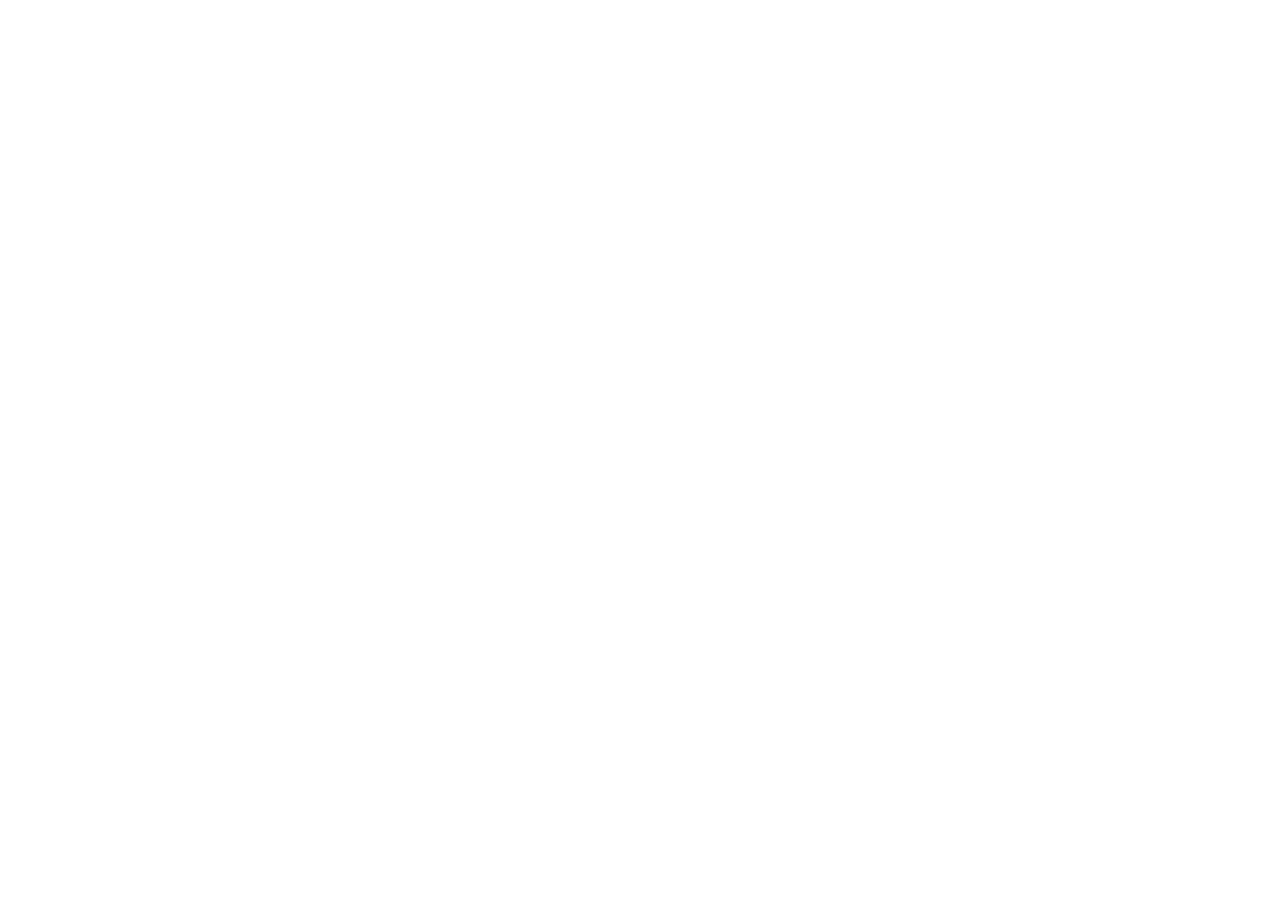
==== index.html @ d1df3497 "Initial Commit" ====
<!DOCTYPE html>
<html lang="en">
<head>
    <meta charset="UTF-8">
    <meta name="viewport" content="width=device-width, initial-scale=1.0">
    <title>Netflix</title>
    <link rel="stylesheet" href="style.css">
</head>
<body>
    <!-- Navbar -->
    
    <!-- Main Header -->
    <!-- Main Section -->
    <!-- Footer -->
</body>
</html>
---- style.css ----
*{
    margin: 0;
    padding: 0;
    /*  */
    box-sizing: border-box;
}
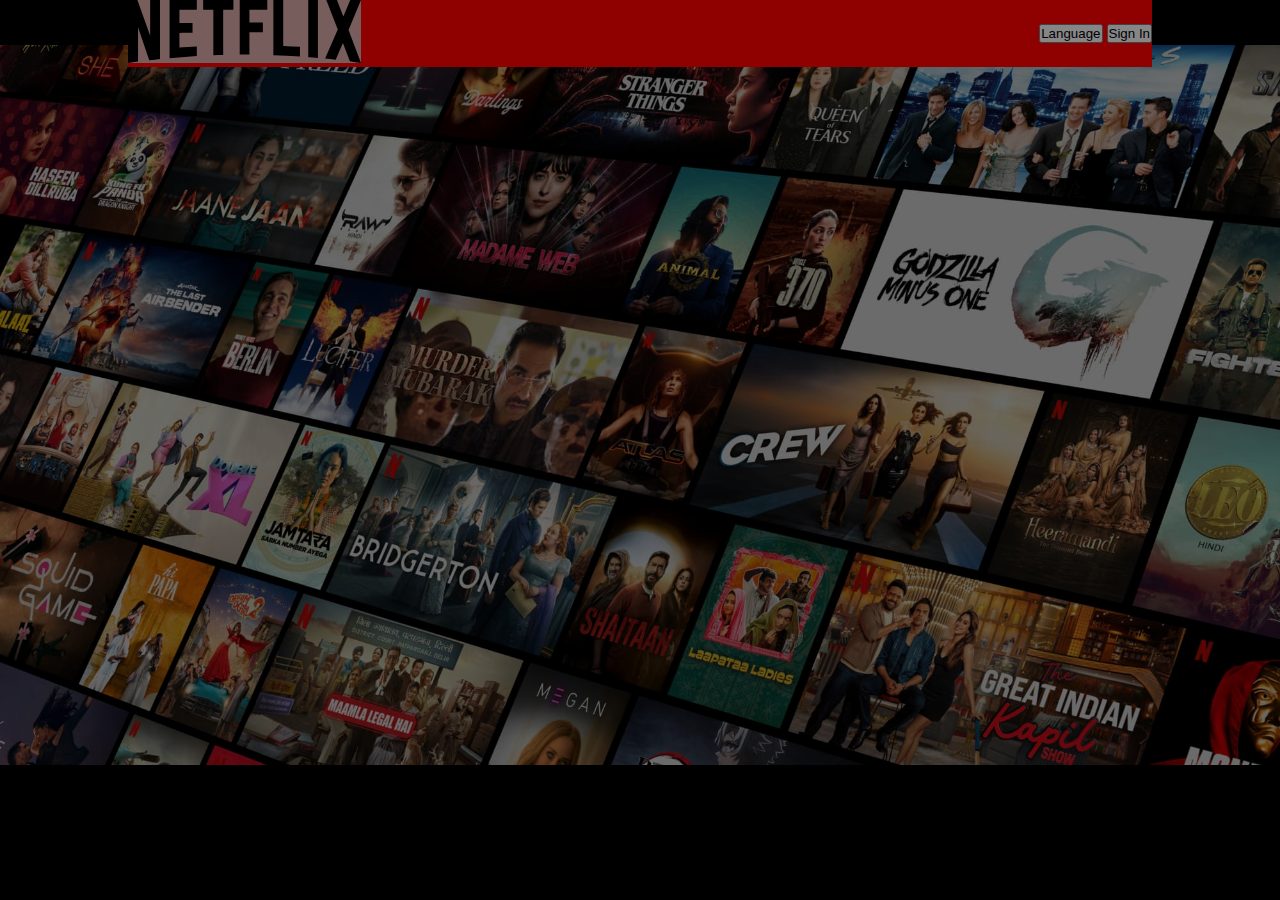
==== commit c38c4120: "Completed the main header" ====
--- a/index.html
+++ b/index.html
@@ -1,16 +1,34 @@
 <!DOCTYPE html>
 <html lang="en">
+
 <head>
     <meta charset="UTF-8">
     <meta name="viewport" content="width=device-width, initial-scale=1.0">
     <title>Netflix</title>
     <link rel="stylesheet" href="style.css">
 </head>
+
 <body>
+    <div class="main-bg-image" id="main">
+        <nav class="navbar">
+            <!-- span :: an inline tag whereas div is a blockline tag meaning it will not take full line but rather only space required will be taken -->
+            <span class="logo"><img src="Assets/Images/logo.svg" alt="Loading" class="logo-image"></span>
+            <div class="nav-btn">
+                <button class="btn1">Language</button>
+                <button class="btn2">Sign In</button>
+            </div>
+        </nav>
+        <div class="bg-opacity-box">
+
+        </div>
+    </div>
+
+
     <!-- Navbar -->
-    
+
     <!-- Main Header -->
     <!-- Main Section -->
     <!-- Footer -->
 </body>
+
 </html>--- a/style.css
+++ b/style.css
@@ -1,6 +1,100 @@
-*{
+* {
     margin: 0;
     padding: 0;
-    /*  */
+    /* it implies total height == content + padding + border */
     box-sizing: border-box;
-}+}
+
+body{
+    background-color: black;
+}
+
+/* MARGIN COLLAPSE : When two margins come to a fight the one with maximum value wins the battle */
+
+
+/* SIZES */
+
+/* margin : auto :: gives margin from left-right i.e centers it (but only for block level elements arthath for dabba elements) */
+
+/* [vh,vw] more commonly to use for height and width becasue ye user ke system ke acc. cheeze set krti h */
+
+/* [em] sets the font-size==value set*inherited value from default i.e font-size==2em  */
+
+/* [rem] sets font-size==value*root inherited value i.e font-size==2rem
+Root :: this is the value inherited set by us */
+
+/* v-min (vw,vh) (mobile:width , desktop:height) */
+
+/* v-max (vh,vw) (mobile:height , desktop:width) */
+
+
+/* This box holds bg */
+.main-bg-image {
+    /* url() :: Includes external resources like images, fonts, or stylesheets within your CSS styles.*/
+    background-image: url(Assets/Images/bg.jpg);
+    background-size: cover;
+    background-size: max(1200px,100vw);
+    background-position: center center;
+    /* image ke scale hone pe repeat na ho mane jo kam bada krne pe glitch aara tha usse bachayegi ye  */
+    background-repeat: no-repeat;
+    height: 90vh;
+    /* element to take up the full width of the viewport, regardless of the size of its container. This is useful for creating full-screen layouts. */
+    width: 100vw;
+    /* relative : wrt it's actual(static) position we can shift the element however we suppose so */
+    /* ab yaha ye default pos. ke acc set h */
+    position: relative;
+}
+
+
+/* POSITION */
+
+/*relative mien we move relative to static position (shuru mien default jo li thi usne) */
+
+/* absolute mien hum nearest(just upar ki class) positioned(jis class,id ko position vali prop. di huoi ho) uske relative move krte h */
+
+/* position:fixed :: element ki jagah vahi rehti h and any movement(scroll) has no impact whatsoever hume ye humesha vahi dikhegi */
+
+/* position:sticky :: element ki jagah vahi rehti h and any movement(scroll) has no impact whatsoever hume ye humesha vahi dikhegi,they also need to be defined (defined with relative)*/
+
+/* fixed VS sticky :: scroll ke vabhjot bhi it stays there but sticky mien ek certain pt pe hi it sticks  */
+
+/* transform , filter , perspective prop. can also make an element appear as positioned and in this case again posiion would set relative to nearest positioned(transform,filter,perspective,position all contribute) ancestor */
+
+/*by default position is static */
+/* meaning top bottom z-index all can't be used in here */
+
+/* a concept of Z-index arises that shifts to move image along z axis i.e behind or front(aage-piche) 
+AND to use it some kind of other prop. of position needs to be used just to remove static */
+
+
+/* to set black opacity over it we need to put a box over it and set it's visibility accordingly */
+.bg-opacity-box {
+    height: 90vh;
+    background-color: black;
+    
+    opacity: 0.44;
+    /* element to fill the width of its parent element (or containing block) and be responsive to changes in that parent's size. */
+    width: 100%;
+    /* nearest positioned(div,main,body,html) ancestor ke relative lag jana */
+    /* we use absolute here because obvio. we want our opacity box to work wrt bg and not the other way around */
+    /* aur yaha ye apne bg box ke relative set h */
+    position: absolute;
+    top: 0;
+}
+
+/* NAVBAR */
+.navbar{
+    display: flex;
+    align-items: center;
+    justify-content: space-between;
+    background-color: red;
+    margin: auto;
+    width: 80vw;
+}
+.logo-image {
+    height: 7vh;
+    background-color: rgb(215, 166, 166);
+}
+
+
+/* FLEXBOX */
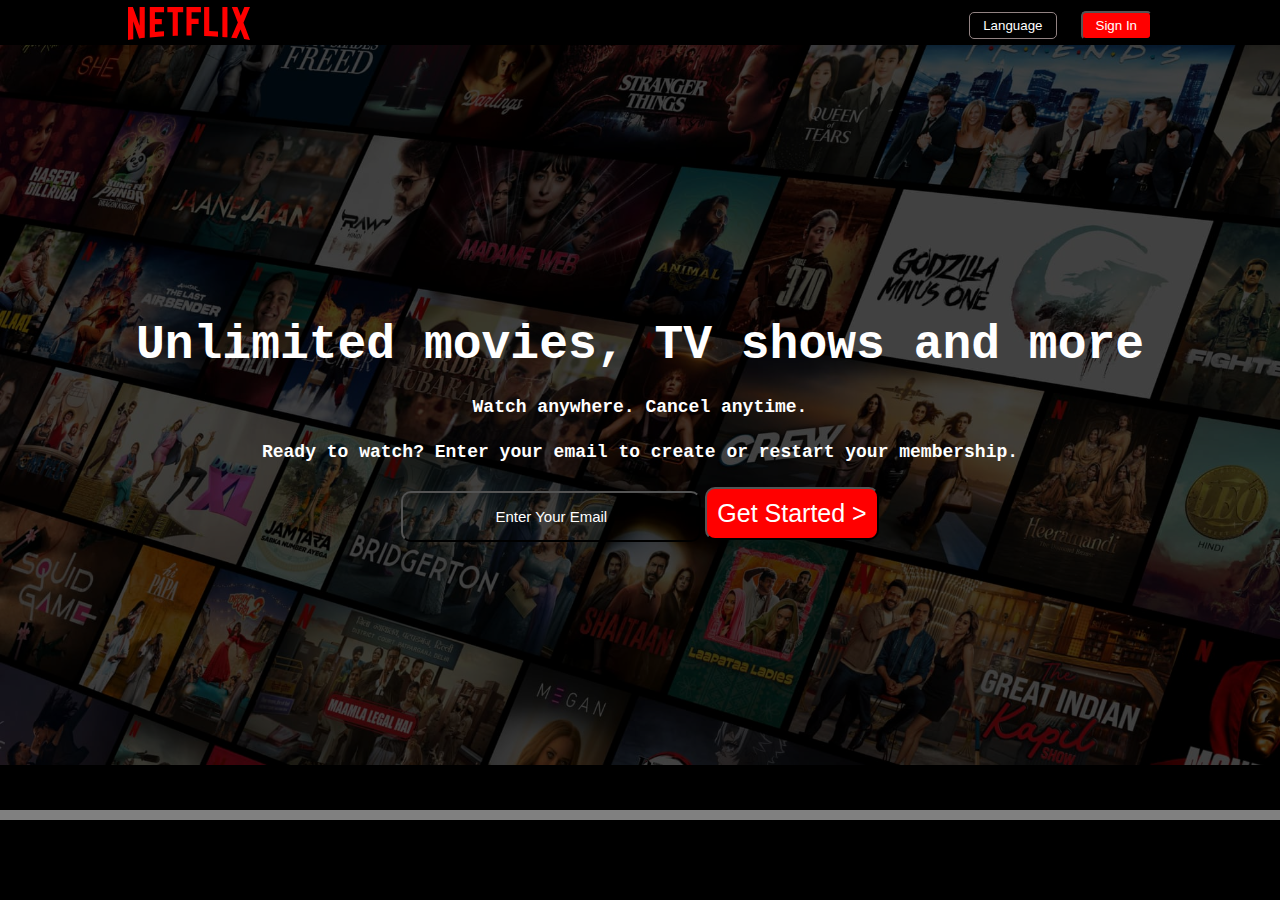
==== commit ffaf1911: "Initial main header commit" ====
--- a/index.html
+++ b/index.html
@@ -9,24 +9,42 @@
 </head>
 
 <body>
+    <!-- Main Header -->
+
     <div class="main-bg-image" id="main">
+
+        <!-- Navbar -->
         <nav class="navbar">
             <!-- span :: an inline tag whereas div is a blockline tag meaning it will not take full line but rather only space required will be taken -->
             <span class="logo"><img src="Assets/Images/logo.svg" alt="Loading" class="logo-image"></span>
             <div class="nav-btn">
-                <button class="btn1">Language</button>
-                <button class="btn2">Sign In</button>
+                <button class="btn1-language">Language</button>
+                <button class="btn2-signIn">Sign In</button>
             </div>
         </nav>
-        <div class="bg-opacity-box">
 
+        <!-- Main Header Opacity -->
+        <div class="bg-opacity-box"></div>
+
+        <!-- Main Header Content -->
+        <div class="main-content-box">
+
+            <!-- Content -->
+            <span class="main-content-1">Unlimited movies, TV shows and more</span>
+            <span class="main-content-2">Watch anywhere. Cancel anytime.</span>
+            <span class="main-content-3">Ready to watch? Enter your email to create or restart your membership.</span>
+
+            <!-- Buttons -->
+            <div class="main-content-button">
+                <button class="email">Enter Your Email</button>
+                <button class="get-started">Get Started ></button>
+            </div>
         </div>
+
+        <!-- Separation line -->
+        <div class="line"></div>
     </div>
 
-
-    <!-- Navbar -->
-
-    <!-- Main Header -->
     <!-- Main Section -->
     <!-- Footer -->
 </body>
--- a/style.css
+++ b/style.css
@@ -2,10 +2,10 @@
     margin: 0;
     padding: 0;
     /* it implies total height == content + padding + border */
-    box-sizing: border-box;
+    /* box-sizing: border-box; */
 }
 
-body{
+body {
     background-color: black;
 }
 
@@ -33,7 +33,7 @@
     /* url() :: Includes external resources like images, fonts, or stylesheets within your CSS styles.*/
     background-image: url(Assets/Images/bg.jpg);
     background-size: cover;
-    background-size: max(1200px,100vw);
+    background-size: max(1200px, 100vw);
     background-position: center center;
     /* image ke scale hone pe repeat na ho mane jo kam bada krne pe glitch aara tha usse bachayegi ye  */
     background-repeat: no-repeat;
@@ -71,8 +71,7 @@
 .bg-opacity-box {
     height: 90vh;
     background-color: black;
-    
-    opacity: 0.44;
+    opacity: 0.66;
     /* element to fill the width of its parent element (or containing block) and be responsive to changes in that parent's size. */
     width: 100%;
     /* nearest positioned(div,main,body,html) ancestor ke relative lag jana */
@@ -83,18 +82,114 @@
 }
 
 /* NAVBAR */
-.navbar{
+.navbar {
+    /* by default aligns items horizontally from left to right */
     display: flex;
     align-items: center;
+    /* pushes the first flex item to the start edge of the container and the last item to the end edge */
     justify-content: space-between;
-    background-color: red;
+    /* it helps center : by dividing equal margin to both right and left */
     margin: auto;
+    height: 50px;
     width: 80vw;
 }
+
 .logo-image {
-    height: 7vh;
-    background-color: rgb(215, 166, 166);
+    height: 33px;
+    position: relative;
+    z-index: 10;
 }
 
+.nav-btn {}
 
+.btn1-language {
+    /* takes bg color of it's parent element */
+    /* but since parent color is nothing hence by default it has taken transparent */
+    background-color: inherit;
+    position: relative;
+    /* to bring them infront :: ubhar kr lana */
+    z-index: 10;
+    border: 1px solid #928383;
+    border-radius: 5px;
+    color: white;
+    padding: 5px 13px;
+    margin: 0 10px 0 0;
+}
+
+.btn2-signIn {
+    background-color: red;
+    position: relative;
+    z-index: 10;
+    border-radius: 5px;
+    color: white;
+    padding: 5px 13px;
+    margin: 0 0 0 10px;
+}
+
+.btn2-signIn :hover {
+    background-color: rgb(64, 18, 18);
+}
+
+.main-content-box {
+    color: white;
+    /* since parents height is set hence we could use % */
+    /* but don't want it to overflow over the main head */
+    height: calc(100% - 50px);
+    position: relative;
+    z-index: 10;
+    display: flex;
+    justify-content: center;
+    align-items: center;
+    flex-direction: column;
+    /* gives spacing btw the contents of child of parent element */
+    gap: 25px;
+    text-align: center;
+}
+/* instead of this 1,2,3 we could have simply used main-content-box: first-child or nth child(2) */
+.main-content-1 {
+    font-weight: 900;
+    font-size: 48px;
+    font-family: 'Courier New', Courier, monospace;
+
+}
+
+.main-content-2 {
+    font-weight: 900;
+    font-size: large;
+    font-family: 'Courier New', Courier, monospace;
+}
+
+.main-content-3 {
+    font-weight: 900;
+    font-size: large;
+    font-family: 'Courier New', Courier, monospace;
+}
+
+.main-content-button{
+
+}
+
+.email{
+    background-color: inherit;
+    color: white;
+    font-size: 15px;
+    padding: 15px;
+    border-radius: 10px;
+    width: 300px;
+}
+
+.get-started{
+    background-color: red;
+    color: white;
+    font-size: 25px;
+    padding: 10px;
+    border-radius: 10px;
+}
+
+.line{
+    background-color: gray;
+    width: 100vw;
+    height: 10px;
+}
 /* FLEXBOX */
+/* applied on parent element of the item */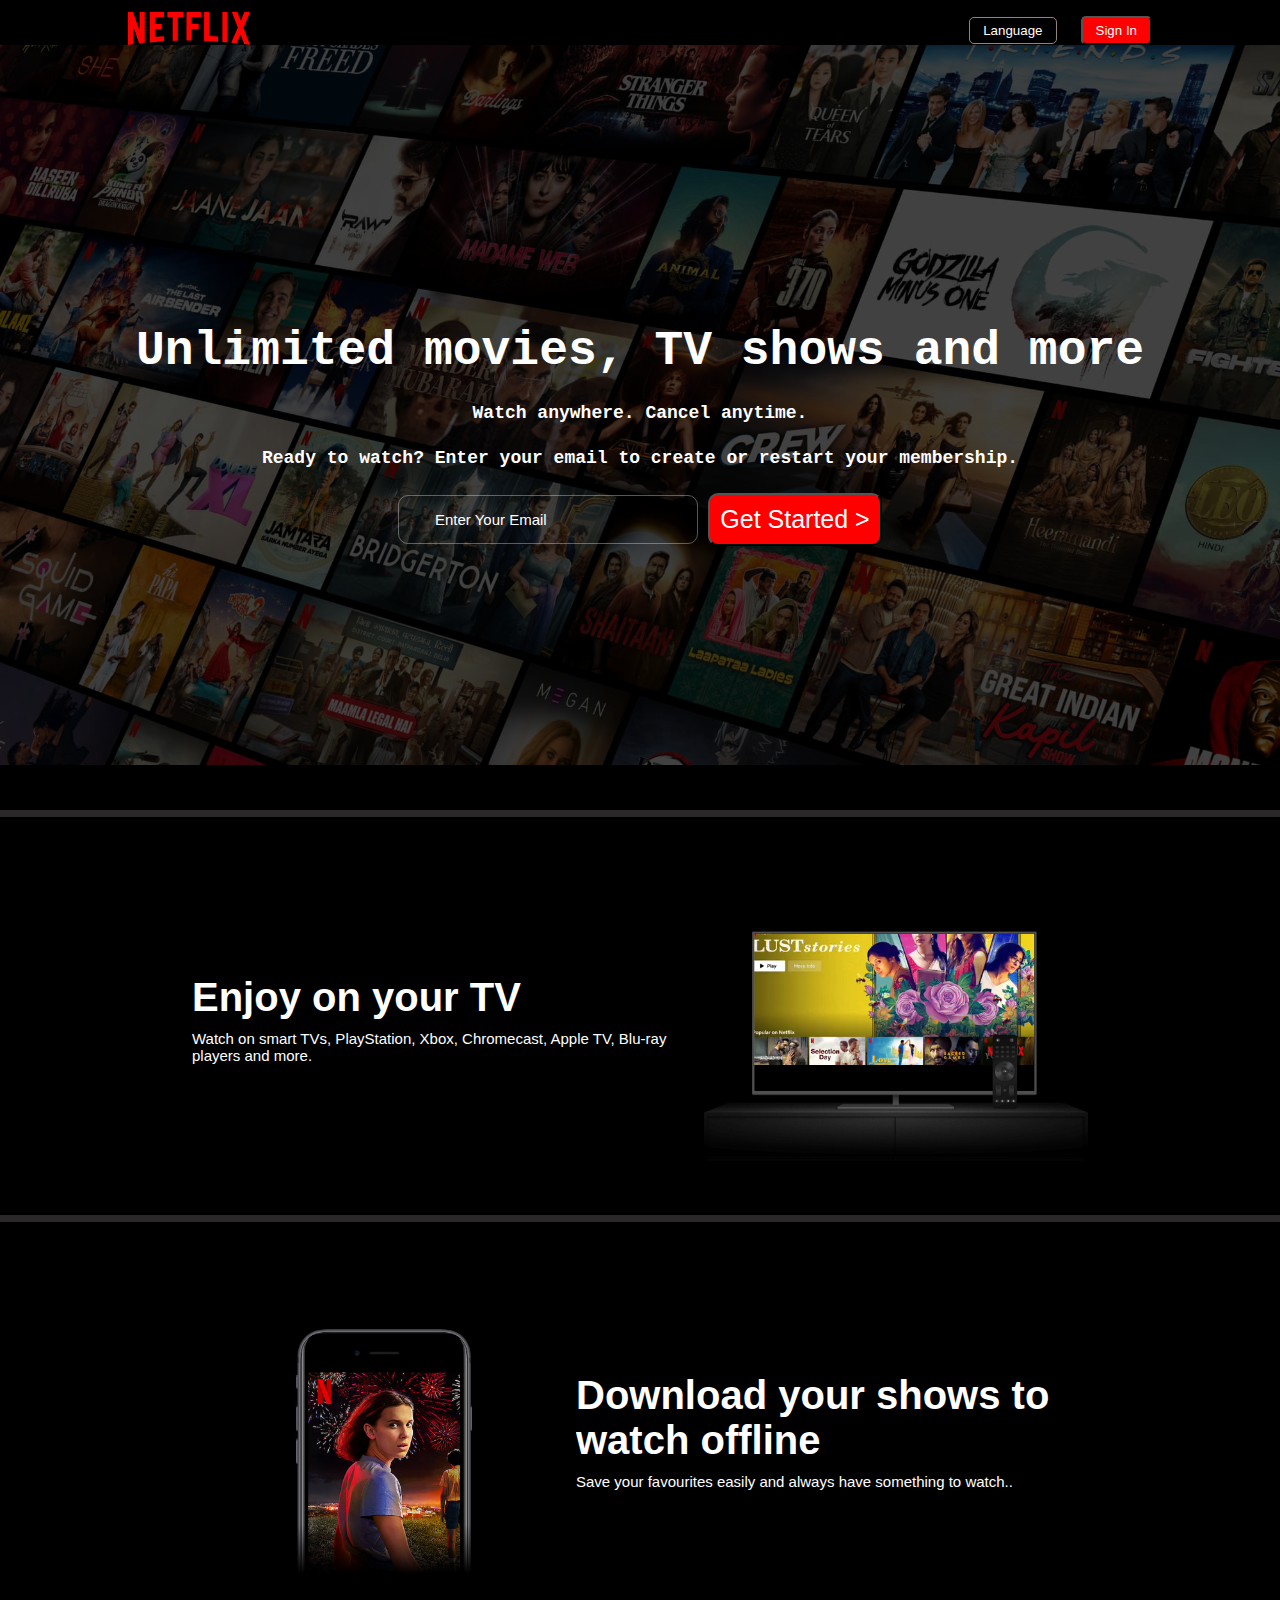
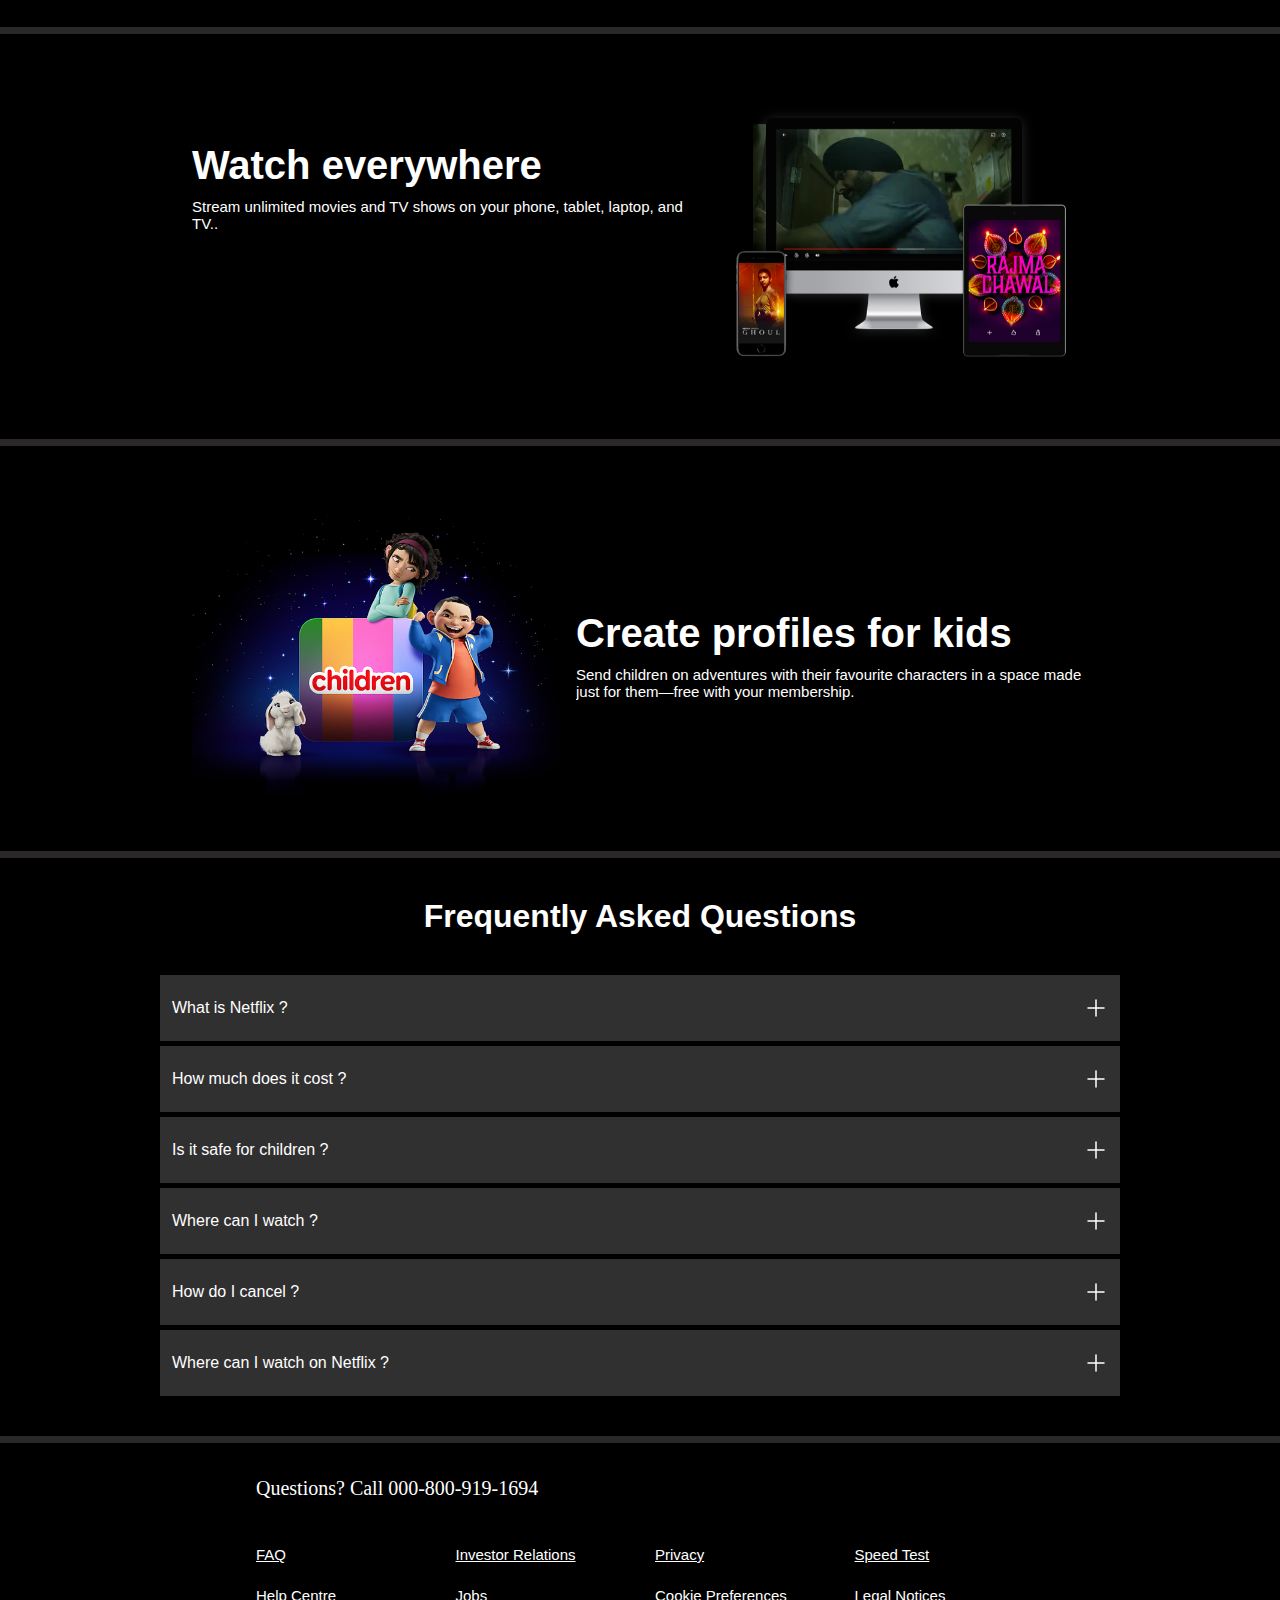
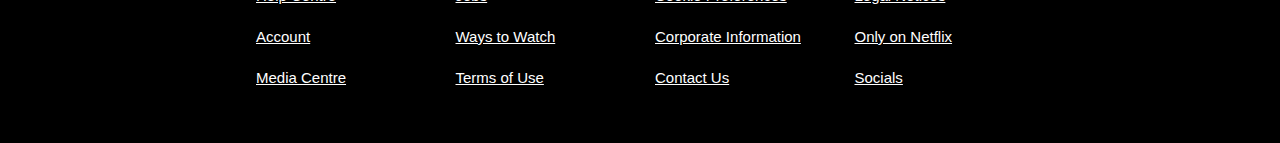
==== commit c9cc4ac6: "Final Commit" ====
--- a/index.html
+++ b/index.html
@@ -45,8 +45,161 @@
         <div class="line"></div>
     </div>
 
-    <!-- Main Section -->
-    <!-- Footer -->
+    <!-- Main Section - 1-->
+    <section class="sec first">
+        <div class="first-text">
+            <span class="sec-text-bold">Enjoy on your TV</span>
+            <span class="sec-text-normal">Watch on smart TVs, PlayStation, Xbox, Chromecast, Apple TV, Blu-ray players
+                and more.</span>
+        </div>
+        <div class="first-image">
+            <img class="sec-image" src="/Assets/Images/tv.png" alt="Loading">
+            <video class="sec-video" src="/Assets/Videos/video-tv-in-0819.m4v" class="sec-video" autoplay loop
+                muted></video>
+            <!-- here muted is because in chrome UPDATE Recently many browsers can only autoplay the videos with sound off, so you'll need to add muted attribute to the video tag too -->
+            <!-- autoplay and loop for play on it's own and continue this -->
+        </div>
+    </section>
+    <!-- Separation line -->
+    <div class="line"></div>
+
+    <!-- Main Section - 2-->
+    <section class="sec first second">
+        <div class="first-image">
+            <img class="sec-image" src="/Assets/Images/stranger-things.jpg" alt="Loading">
+        </div>
+        <div class="first-text">
+            <span class="sec-text-bold">Download your shows to watch offline</span>
+            <span class="sec-text-normal">Save your favourites easily and always have something to watch..</span>
+        </div>
+    </section>
+    <!-- Separation line -->
+    <div class="line"></div>
+
+    <!-- Main Section - 3-->
+    <section class="sec first third">
+        <div class="first-text">
+            <span class="sec-text-bold">Watch everywhere</span>
+            <span class="sec-text-normal">Stream unlimited movies and TV shows on your phone, tablet, laptop, and
+                TV..</span>
+        </div>
+        <div class="first-image">
+            <img class="sec-image" src="/Assets/Images/device-pile-in.png" alt="Loading">
+            <video class="sec-video" src="/Assets/Videos/video-devices-in.m4v" class="sec-video" autoplay loop
+                muted></video>
+            <!-- here muted is because in chrome UPDATE Recently many browsers can only autoplay the videos with sound off, so you'll need to add muted attribute to the video tag too -->
+            <!-- autoplay and loop for play on it's own and continue this -->
+        </div>
+    </section>
+    <!-- Separation line -->
+    <div class="line"></div>
+
+    <!-- Main Section - 4-->
+    <section class="sec first fourth">
+        <div class="first-image">
+            <img class="sec-image" src="/Assets/Images/children.png" alt="Loading">
+        </div>
+        <div class="first-text">
+            <span class="sec-text-bold"> Create profiles for kids</span>
+            <span class="sec-text-normal">Send children on adventures with their favourite characters in a space made
+                just for them—free with your membership.</span>
+        </div>
+    </section>
+    <!-- Separation line -->
+    <div class="line"></div>
+
+    <!-- FAQBOX -->
+    <div class="FAQ">
+        <div class="faq">
+            <h1>Frequently Asked Questions</h1>
+        </div>
+        <div class="faqbox">
+            <div class="faq-box">
+                <span>What is Netflix ?</span>
+                <svg xmlns="http://www.w3.org/2000/svg" viewBox="0 0 24 24" width="24" height="24" color="white"
+                    fill="none">
+                    <path d="M12 4V20M20 12H4" stroke="currentColor" stroke-width="1.5" stroke-linecap="round"
+                        stroke-linejoin="round" />
+                </svg>
+            </div>
+            <div class="faq-box">
+                <span>How much does it cost ?</span>
+                <svg xmlns="http://www.w3.org/2000/svg" viewBox="0 0 24 24" width="24" height="24" color="white"
+                    fill="none">
+                    <path d="M12 4V20M20 12H4" stroke="currentColor" stroke-width="1.5" stroke-linecap="round"
+                        stroke-linejoin="round" />
+                </svg>
+            </div>
+            <div class="faq-box">
+                <span>Is it safe for children ?</span>
+                <svg xmlns="http://www.w3.org/2000/svg" viewBox="0 0 24 24" width="24" height="24" color="white"
+                    fill="none">
+                    <path d="M12 4V20M20 12H4" stroke="currentColor" stroke-width="1.5" stroke-linecap="round"
+                        stroke-linejoin="round" />
+                </svg>
+            </div>
+            <div class="faq-box">
+                <span>Where can I watch ?</span>
+                <svg xmlns="http://www.w3.org/2000/svg" viewBox="0 0 24 24" width="24" height="24" color="white"
+                    fill="none">
+                    <path d="M12 4V20M20 12H4" stroke="currentColor" stroke-width="1.5" stroke-linecap="round"
+                        stroke-linejoin="round" />
+                </svg>
+            </div>
+            <div class="faq-box">
+                <span>How do I cancel ?</span>
+                <svg xmlns="http://www.w3.org/2000/svg" viewBox="0 0 24 24" width="24" height="24" color="white"
+                    fill="none">
+                    <path d="M12 4V20M20 12H4" stroke="currentColor" stroke-width="1.5" stroke-linecap="round"
+                        stroke-linejoin="round" />
+                </svg>
+            </div>
+            <div class="faq-box">
+                <span>Where can I watch on Netflix ?</span>
+                <svg xmlns="http://www.w3.org/2000/svg" viewBox="0 0 24 24" width="24" height="24" color="white"
+                    fill="none">
+                    <path d="M12 4V20M20 12H4" stroke="currentColor" stroke-width="1.5" stroke-linecap="round"
+                        stroke-linejoin="round" />
+                </svg>
+            </div>
+        </div>
+    </div>
+
+    <!-- Separation line -->
+    <div class="line"></div>
+
+    <!-- FOOTER -->
+    <footer>
+        <div class="question">
+            Questions? Call 000-800-919-1694
+        </div>
+        <div class="footer">
+            <div class="footer-item">
+                <a href="faq">FAQ</a>
+                <a href="faq">Help Centre</a>
+                <a href="faq">Account</a>
+                <a href="faq">Media Centre</a>
+            </div>
+            <div class="footer-item">
+                <a href="faq">Investor Relations</a>
+                <a href="faq">Jobs</a>
+                <a href="faq">Ways to Watch</a>
+                <a href="faq">Terms of Use</a>
+            </div>
+            <div class="footer-item">
+                <a href="faq">Privacy</a>
+                <a href="faq">Cookie Preferences</a>
+                <a href="faq">Corporate Information</a>
+                <a href="faq">Contact Us</a>
+            </div>
+            <div class="footer-item">
+                <a href="faq">Speed Test</a>
+                <a href="faq">Legal Notices</a>
+                <a href="faq">Only on Netflix</a>
+                <a href="faq">Socials</a>
+            </div>
+        </div>
+    </footer>
 </body>
 
 </html>--- a/style.css
+++ b/style.css
@@ -2,7 +2,7 @@
     margin: 0;
     padding: 0;
     /* it implies total height == content + padding + border */
-    /* box-sizing: border-box; */
+    box-sizing: border-box;
 }
 
 body {
@@ -90,7 +90,7 @@
     justify-content: space-between;
     /* it helps center : by dividing equal margin to both right and left */
     margin: auto;
-    height: 50px;
+    height: 60px;
     width: 80vw;
 }
 
@@ -100,7 +100,6 @@
     z-index: 10;
 }
 
-.nav-btn {}
 
 .btn1-language {
     /* takes bg color of it's parent element */
@@ -134,7 +133,7 @@
     color: white;
     /* since parents height is set hence we could use % */
     /* but don't want it to overflow over the main head */
-    height: calc(100% - 50px);
+    height: calc(100% - 60px);
     position: relative;
     z-index: 10;
     display: flex;
@@ -145,12 +144,12 @@
     gap: 25px;
     text-align: center;
 }
+
 /* instead of this 1,2,3 we could have simply used main-content-box: first-child or nth child(2) */
 .main-content-1 {
     font-weight: 900;
     font-size: 48px;
     font-family: 'Courier New', Courier, monospace;
-
 }
 
 .main-content-2 {
@@ -165,20 +164,24 @@
     font-family: 'Courier New', Courier, monospace;
 }
 
-.main-content-button{
-
-}
-
-.email{
+.main-content-button {
+    display: flex;
+    justify-content: center;
+    align-items: center;
+    gap: 10px;
+}
+
+.email {
     background-color: inherit;
     color: white;
     font-size: 15px;
-    padding: 15px;
+    padding: 15px 135px 15px 20px;
     border-radius: 10px;
     width: 300px;
-}
-
-.get-started{
+    border: 1px solid #fff3f359;
+}
+
+.get-started {
     background-color: red;
     color: white;
     font-size: 25px;
@@ -186,10 +189,154 @@
     border-radius: 10px;
 }
 
-.line{
-    background-color: gray;
+.line {
+    background-color: #2a2828;
     width: 100vw;
-    height: 10px;
-}
+    height: 7px;
+}
+
+
+/* SECTION */
+
 /* FLEXBOX */
-/* applied on parent element of the item */+/* applied on parent element of the item */
+
+
+
+.first {
+
+    display: flex;
+    /* to center the boxes horizontally*/
+    justify-content: center;
+    /* to center the boxes vertically */
+    align-items: center;
+    /* to center the whole box */
+    margin: auto;
+    max-width: 70vw;
+    color: white;
+    font-family: Verdana, Geneva, Tahoma, sans-serif;
+    /* the parent element to which video is dependent on */
+    position: relative;
+    top: 7px;
+    /* this is because my separation line and this box were overlapping each other */
+    height: 405px;
+}
+
+.sec-image {
+    width: 30vw;
+    position: relative;
+    z-index: 10;
+}
+
+.sec-video {
+    top: 75px;
+    right: 0;
+    /* i want it to be dependent on its parent element */
+    position: absolute;
+    height: 173px;
+    width: 410px;
+}
+
+.first-text {
+    display: flex;
+    flex-direction: column;
+    gap: 10px;
+}
+
+.sec-text-bold {
+    font-weight: 900;
+    font-size: 40px;
+}
+
+.sec-text-normal {
+    font-size: 15px;
+}
+
+/* CHILD SELECTOR */
+section.third>div :nth-child(2) {
+    height: 146px;
+}
+
+/* FAQBOX */
+.FAQ {
+    margin: 0px 0px 40px 0px;
+
+}
+
+.faq {
+    display: flex;
+    align-items: center;
+    justify-content: center;
+    color: white;
+    font-family: Verdana, Geneva, Tahoma, sans-serif;
+    margin: 40px auto;
+}
+
+.faqbox {
+    display: flex;
+    justify-content: center;
+    align-items: center;
+    flex-direction: column;
+    gap: 5px;
+}
+
+.faq-box {
+    color: white;
+    font-family: Verdana, Geneva, Tahoma, sans-serif;
+    font-size: medium;
+    font-weight: 500;
+    background-color: #313030;
+    width: 75vw;
+    height: 66px;
+    display: flex;
+    align-items: center;
+    justify-content: space-between;
+    padding: 0px 12px 0px 12px;
+    cursor: pointer;
+}
+
+.faq-box:hover {
+    background-color: rgb(83, 81, 81);
+}
+
+
+/* FOOTER */
+footer {
+    /* background-color: #1f1d1d; */
+    width: 100vw;
+    height: 300px;
+
+}
+
+.footer {
+    display: grid;
+    grid-template-columns: 1fr 1fr 1fr 1fr;
+    font-size: large;
+    color: white;
+    max-width: 60vw;
+    margin: auto;
+    gap: 30px;
+}
+
+.footer-item {
+    display: flex;
+    flex-direction: column;
+}
+
+.footer-item a {
+    margin: 12px 0px;
+    color: white;
+    font-size: 15px;
+    font-family: Verdana, Geneva, Tahoma, sans-serif;
+}
+
+.question {
+    color: white;
+    max-width: 60vw;
+    padding: 34px 0px;
+    margin: auto;
+    font-size: 20px;
+}
+
+/* GRID */
+/* How to decide when to use what units */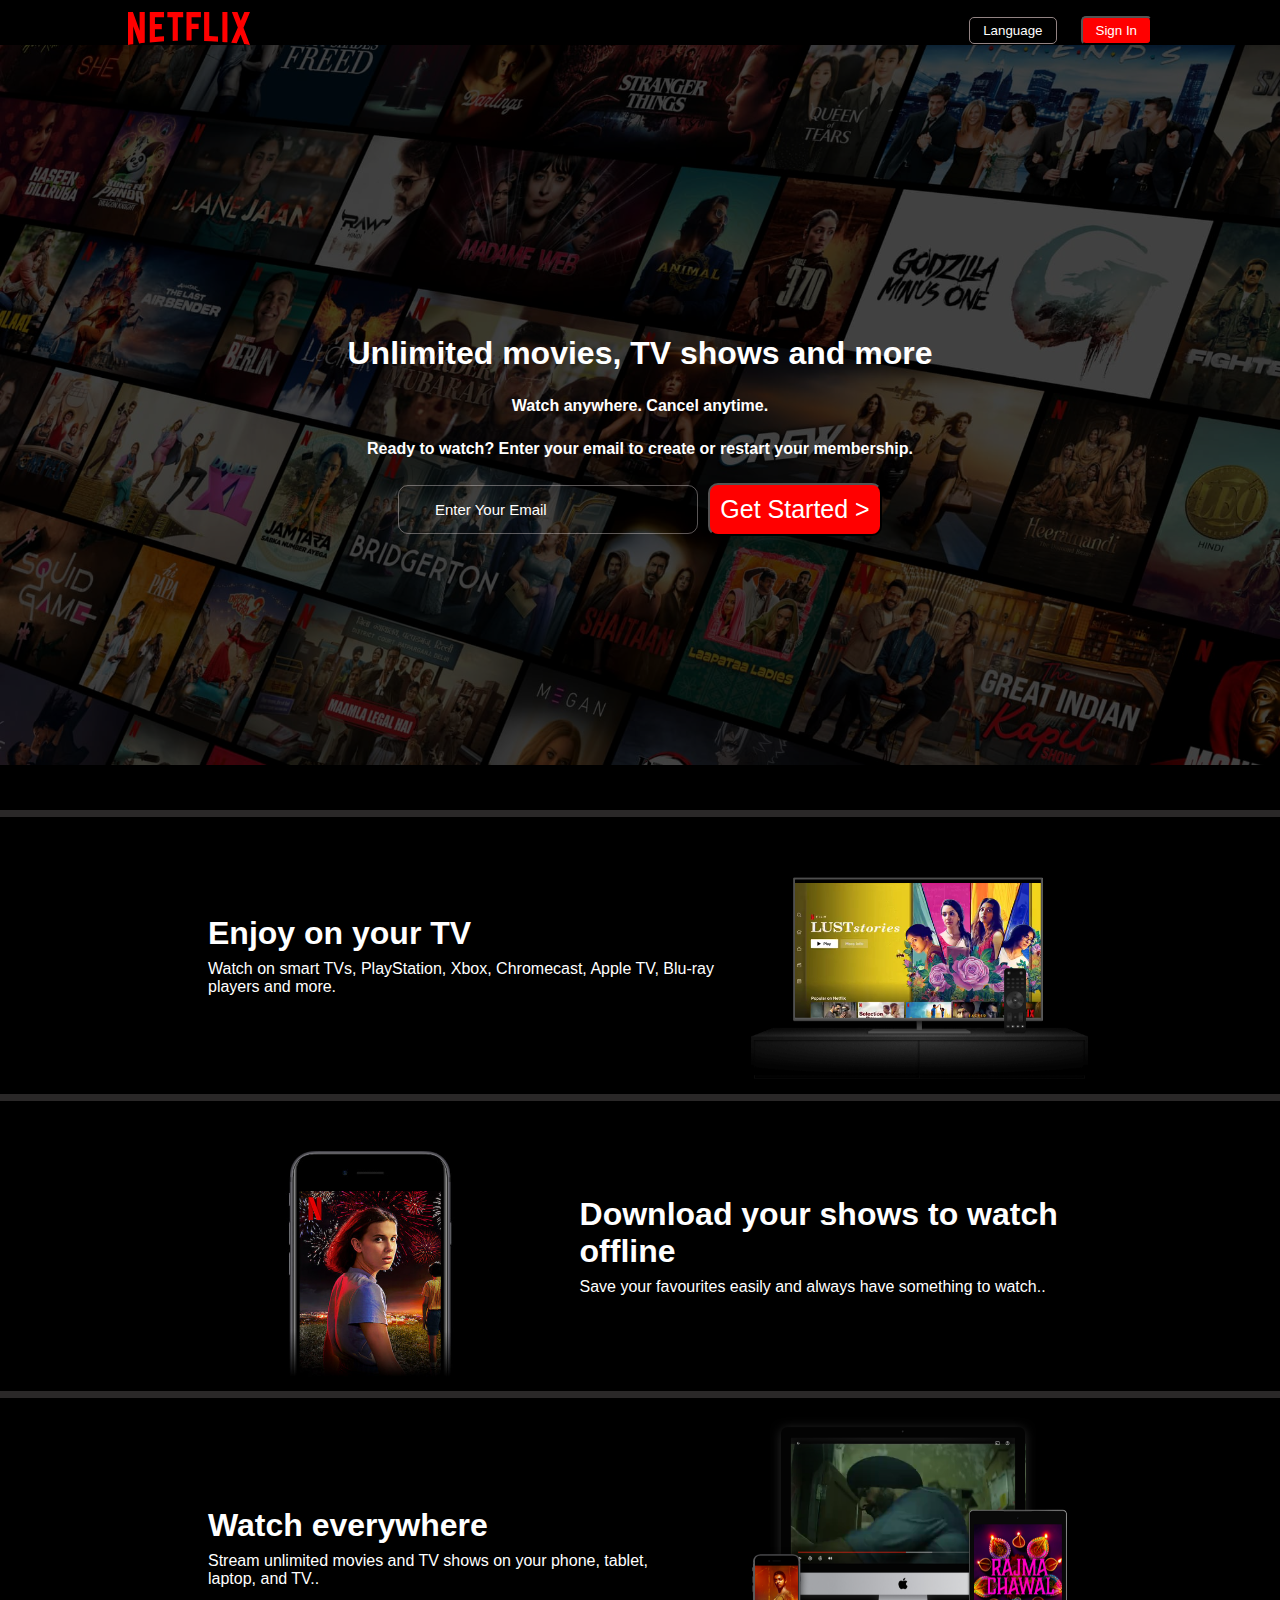
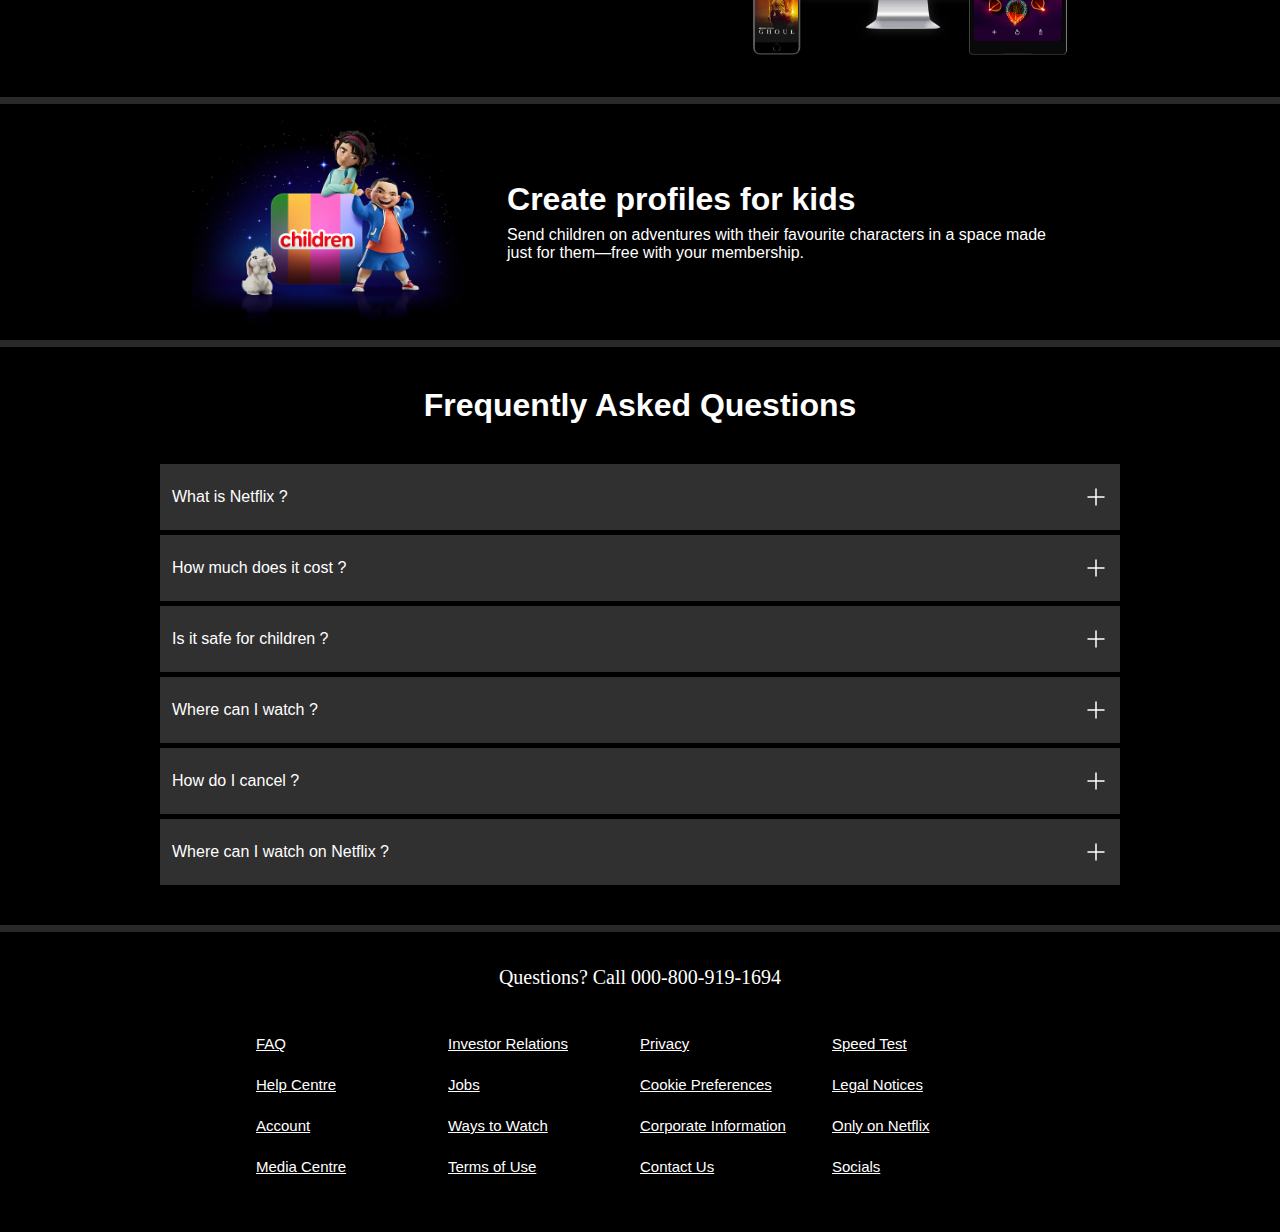
==== commit 18add910: "Final Commit With Responsiveness" ====
--- a/index.html
+++ b/index.html
@@ -3,6 +3,7 @@
 
 <head>
     <meta charset="UTF-8">
+    <meta name="viewport" content="width=device-width, initial-scale=1">
     <meta name="viewport" content="width=device-width, initial-scale=1.0">
     <title>Netflix</title>
     <link rel="stylesheet" href="style.css">
@@ -41,10 +42,10 @@
             </div>
         </div>
 
-        <!-- Separation line -->
-        <div class="line"></div>
+
     </div>
-
+    <!-- Separation line -->
+    <div class="line"></div>
     <!-- Main Section - 1-->
     <section class="sec first">
         <div class="first-text">
--- a/style.css
+++ b/style.css
@@ -3,9 +3,12 @@
     padding: 0;
     /* it implies total height == content + padding + border */
     box-sizing: border-box;
+    /* used for debugging the horizontal scrollbars */
+    /* outline: 1px solid red; */
 }
 
 body {
+    overflow-x: hidden;
     background-color: black;
 }
 
@@ -32,14 +35,13 @@
 .main-bg-image {
     /* url() :: Includes external resources like images, fonts, or stylesheets within your CSS styles.*/
     background-image: url(Assets/Images/bg.jpg);
-    background-size: cover;
-    background-size: max(1200px, 100vw);
+    background-size: max(1200px, 100%);
     background-position: center center;
     /* image ke scale hone pe repeat na ho mane jo kam bada krne pe glitch aara tha usse bachayegi ye  */
     background-repeat: no-repeat;
     height: 90vh;
     /* element to take up the full width of the viewport, regardless of the size of its container. This is useful for creating full-screen layouts. */
-    width: 100vw;
+    max-width: 100%;
     /* relative : wrt it's actual(static) position we can shift the element however we suppose so */
     /* ab yaha ye default pos. ke acc set h */
     position: relative;
@@ -69,6 +71,7 @@
 
 /* to set black opacity over it we need to put a box over it and set it's visibility accordingly */
 .bg-opacity-box {
+    /* max-width: 100%; */
     height: 90vh;
     background-color: black;
     opacity: 0.66;
@@ -91,7 +94,7 @@
     /* it helps center : by dividing equal margin to both right and left */
     margin: auto;
     height: 60px;
-    width: 80vw;
+    width: 80%;
 }
 
 .logo-image {
@@ -148,20 +151,20 @@
 /* instead of this 1,2,3 we could have simply used main-content-box: first-child or nth child(2) */
 .main-content-1 {
     font-weight: 900;
-    font-size: 48px;
-    font-family: 'Courier New', Courier, monospace;
+    font-size: 2rem;
+    font-family: Verdana, Geneva, Tahoma, sans-serif;
 }
 
 .main-content-2 {
     font-weight: 900;
-    font-size: large;
-    font-family: 'Courier New', Courier, monospace;
+    font-size: 1rem;
+    font-family: Verdana, Geneva, Tahoma, sans-serif;
 }
 
 .main-content-3 {
     font-weight: 900;
-    font-size: large;
-    font-family: 'Courier New', Courier, monospace;
+    font-size: 1rem;
+    font-family: Verdana, Geneva, Tahoma, sans-serif;
 }
 
 .main-content-button {
@@ -193,74 +196,79 @@
     background-color: #2a2828;
     width: 100vw;
     height: 7px;
+    /* so that during overlap of sections it would still be visible */
+    z-index: 20;
+    max-width: 100%;
 }
 
 
 /* SECTION */
 
-/* FLEXBOX */
-/* applied on parent element of the item */
-
-
-
 .first {
-
+    max-width: 100%;
     display: flex;
     /* to center the boxes horizontally*/
     justify-content: center;
     /* to center the boxes vertically */
     align-items: center;
     /* to center the whole box */
-    margin: auto;
-    max-width: 70vw;
-    color: white;
-    font-family: Verdana, Geneva, Tahoma, sans-serif;
-    /* the parent element to which video is dependent on */
-    position: relative;
-    top: 7px;
-    /* this is because my separation line and this box were overlapping each other */
-    height: 405px;
+    margin: 10px auto;
+    width: 70vw;
+    color: white;
+    font-family: Verdana, Geneva, Tahoma, sans-serif;
+    gap: 1rem;
+}
+
+.first-image {
+    position: relative;
 }
 
 .sec-image {
-    width: 30vw;
-    position: relative;
-    z-index: 10;
+    width: 421px;
+    position: relative;
+    z-index: 10;
+    max-width: 100%;
 }
 
 .sec-video {
-    top: 75px;
-    right: 0;
-    /* i want it to be dependent on its parent element */
+    top: 22%;
+    right: 13%;
     position: absolute;
-    height: 173px;
-    width: 410px;
+    width: 75%;
+    max-height: 100%;
+    max-width: 100%;
+    /* Earlier my code had this issue of horizontal scrollbar and so i could not figure why it was happening,searched net couldn't find anything but today this blog helped me i am so happy it worked out  */
+    /* the thing is my video was overflowing adding so much of extra width hence adding this one thing just solved the problem like it never existed */
+}
+
+.third .first-image .sec-video {
+    top: 10%;
+    right: 17%;
+    position: absolute;
+    width: 67%;
+    max-height: 100%;
+    max-width: 100%;
 }
 
 .first-text {
     display: flex;
     flex-direction: column;
-    gap: 10px;
+    gap: 0.5rem;
+    padding: 1rem;
 }
 
 .sec-text-bold {
     font-weight: 900;
-    font-size: 40px;
+    font-size: 2rem;
 }
 
 .sec-text-normal {
-    font-size: 15px;
-}
-
-/* CHILD SELECTOR */
-section.third>div :nth-child(2) {
-    height: 146px;
+    font-size: 1rem;
 }
 
 /* FAQBOX */
 .FAQ {
     margin: 0px 0px 40px 0px;
-
 }
 
 .faq {
@@ -302,10 +310,8 @@
 
 /* FOOTER */
 footer {
-    /* background-color: #1f1d1d; */
     width: 100vw;
     height: 300px;
-
 }
 
 .footer {
@@ -315,7 +321,6 @@
     color: white;
     max-width: 60vw;
     margin: auto;
-    gap: 30px;
 }
 
 .footer-item {
@@ -336,7 +341,49 @@
     padding: 34px 0px;
     margin: auto;
     font-size: 20px;
-}
-
-/* GRID */
-/* How to decide when to use what units */+    text-align: center;
+}
+
+/* media queries for different screen */
+@media screen and (max-width:1000px) {
+    .first {
+        flex-wrap: wrap;
+    }
+
+    .second {
+        gap: 1rem;
+    }
+
+    .third .first-text {
+        height: 10rem;
+    }
+
+    .first-text {
+        text-align: center;
+        align-items: center;
+    }
+
+    .footer {
+        gap: 50px;
+    }
+}
+
+@media screen and (max-width:500px) {
+    .footer {
+        display: grid;
+        grid-template-columns: 1fr 1fr;
+    }
+
+    .faq {
+        padding: 0px 30px;
+    }
+
+    .navbar {
+        flex-wrap: wrap;
+    }
+
+    .main-content-button {
+        flex-wrap: wrap;
+    }
+}
+
